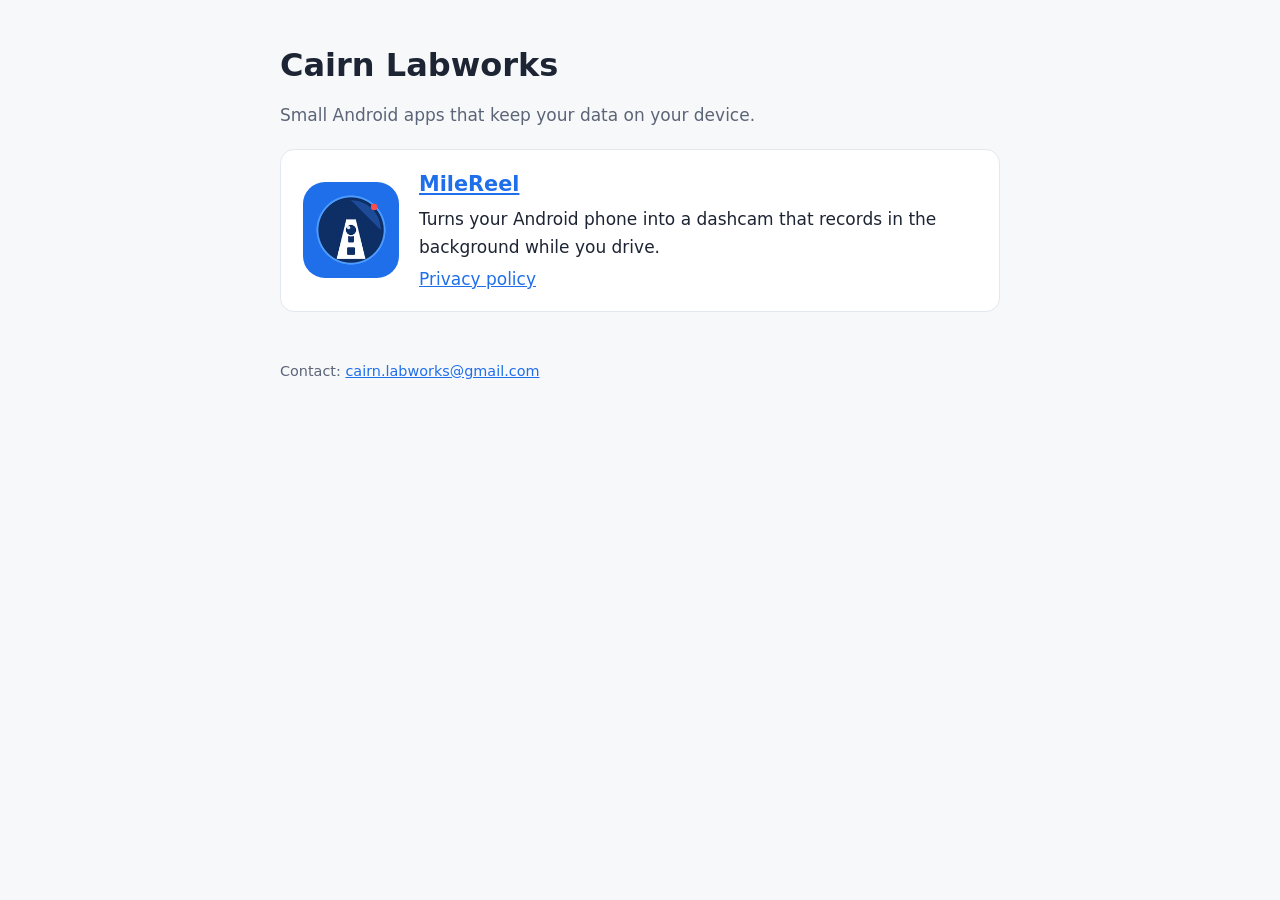
==== index.html @ 800f5485 "Add the MileReel page and privacy policy Co-authored-by: Copilot <223556219+Copilot@users.noreply.gi" ====
<!doctype html>
<html lang="en">
<head>
  <meta charset="utf-8">
  <meta name="viewport" content="width=device-width, initial-scale=1">
  <title>Cairn Labworks</title>
  <meta name="description" content="Cairn Labworks makes small, private Android apps.">
  <link rel="icon" href="/favicon.png">
  <link rel="stylesheet" href="/style.css">
</head>
<body>
  <main>
    <h1>Cairn Labworks</h1>
    <p class="muted">Small Android apps that keep your data on your device.</p>

    <div class="card app">
      <img src="/milereel/icon.png" alt="MileReel app icon">
      <div>
        <h2 style="margin: 0"><a href="/milereel/">MileReel</a></h2>
        <p style="margin: 0.3em 0 0">Turns your Android phone into a dashcam that records in the background
          while you drive.</p>
        <p style="margin: 0.3em 0 0"><a href="/milereel/privacy/">Privacy policy</a></p>
      </div>
    </div>

    <footer>
      Contact: <a href="mailto:cairn.labworks@gmail.com">cairn.labworks@gmail.com</a>
    </footer>
  </main>
</body>
</html>
---- style.css ----
:root {
  --bg: #f7f8fa;
  --card: #ffffff;
  --text: #1d2433;
  --muted: #5b6577;
  --brand: #1f6feb;
  --border: #e3e7ee;
}

@media (prefers-color-scheme: dark) {
  :root {
    --bg: #0d1424;
    --card: #141d31;
    --text: #e8ecf4;
    --muted: #a3adc2;
    --brand: #6ea8ff;
    --border: #26324a;
  }
}

* {
  box-sizing: border-box;
}

body {
  margin: 0;
  background: var(--bg);
  color: var(--text);
  font: 17px/1.6 system-ui, -apple-system, "Segoe UI", Roboto, "Helvetica Neue", Arial, sans-serif;
}

main {
  max-width: 760px;
  margin: 0 auto;
  padding: 32px 20px 64px;
}

header.site {
  max-width: 760px;
  margin: 0 auto;
  padding: 20px 20px 0;
  font-weight: 600;
}

header.site a {
  color: var(--muted);
  text-decoration: none;
}

a {
  color: var(--brand);
}

h1 {
  font-size: 2rem;
  line-height: 1.25;
  margin: 0.4em 0 0.2em;
}

h2 {
  font-size: 1.3rem;
  margin: 2em 0 0.5em;
}

h3 {
  font-size: 1.05rem;
  margin: 1.4em 0 0.3em;
}

.muted {
  color: var(--muted);
}

.card {
  background: var(--card);
  border: 1px solid var(--border);
  border-radius: 14px;
  padding: 18px 22px;
  margin: 20px 0;
}

.app {
  display: flex;
  gap: 20px;
  align-items: center;
}

.app img {
  width: 96px;
  height: 96px;
  border-radius: 22px;
  flex: none;
}

ul {
  padding-left: 1.3em;
}

li {
  margin: 0.25em 0;
}

footer {
  margin-top: 48px;
  font-size: 0.9rem;
  color: var(--muted);
}
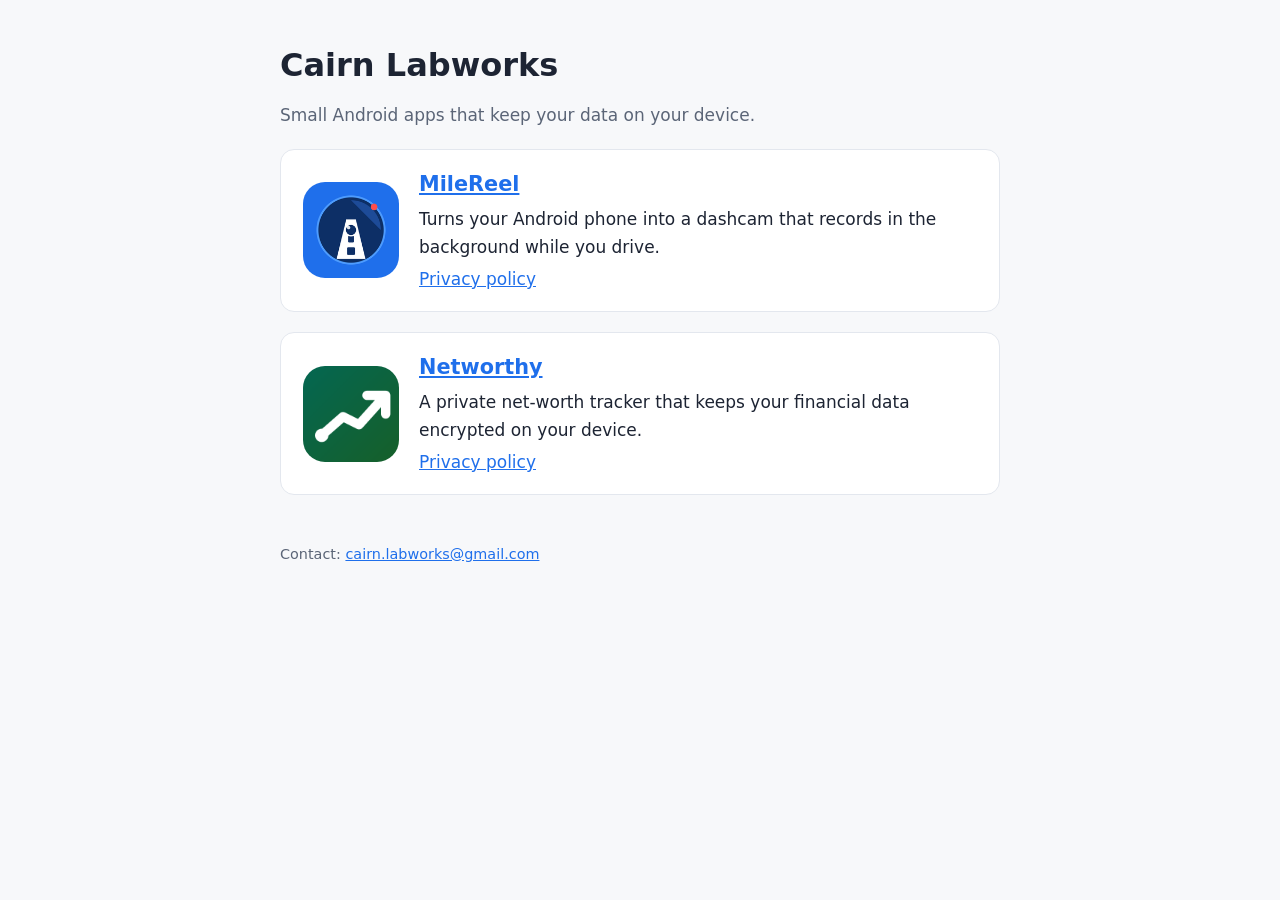
==== commit e352654d: "List Networthy on the home page Co-authored-by: Copilot <223556219+Copilot@users.noreply.github.com>" ====
--- a/index.html
+++ b/index.html
@@ -1,31 +1,41 @@
-<!doctype html>
-<html lang="en">
-<head>
-  <meta charset="utf-8">
-  <meta name="viewport" content="width=device-width, initial-scale=1">
-  <title>Cairn Labworks</title>
-  <meta name="description" content="Cairn Labworks makes small, private Android apps.">
-  <link rel="icon" href="/favicon.png">
-  <link rel="stylesheet" href="/style.css">
-</head>
-<body>
-  <main>
-    <h1>Cairn Labworks</h1>
-    <p class="muted">Small Android apps that keep your data on your device.</p>
-
-    <div class="card app">
-      <img src="/milereel/icon.png" alt="MileReel app icon">
-      <div>
-        <h2 style="margin: 0"><a href="/milereel/">MileReel</a></h2>
-        <p style="margin: 0.3em 0 0">Turns your Android phone into a dashcam that records in the background
-          while you drive.</p>
-        <p style="margin: 0.3em 0 0"><a href="/milereel/privacy/">Privacy policy</a></p>
-      </div>
-    </div>
-
-    <footer>
-      Contact: <a href="mailto:cairn.labworks@gmail.com">cairn.labworks@gmail.com</a>
-    </footer>
-  </main>
-</body>
-</html>
+<!doctype html>
+<html lang="en">
+<head>
+  <meta charset="utf-8">
+  <meta name="viewport" content="width=device-width, initial-scale=1">
+  <title>Cairn Labworks</title>
+  <meta name="description" content="Cairn Labworks makes small, private Android apps.">
+  <link rel="icon" href="/favicon.png">
+  <link rel="stylesheet" href="/style.css">
+</head>
+<body>
+  <main>
+    <h1>Cairn Labworks</h1>
+    <p class="muted">Small Android apps that keep your data on your device.</p>
+
+    <div class="card app">
+      <img src="/milereel/icon.png" alt="MileReel app icon">
+      <div>
+        <h2 style="margin: 0"><a href="/milereel/">MileReel</a></h2>
+        <p style="margin: 0.3em 0 0">Turns your Android phone into a dashcam that records in the background
+          while you drive.</p>
+        <p style="margin: 0.3em 0 0"><a href="/milereel/privacy/">Privacy policy</a></p>
+      </div>
+    </div>
+
+    <div class="card app">
+      <img src="/networthy/icon.png" alt="Networthy app icon">
+      <div>
+        <h2 style="margin: 0"><a href="/networthy/">Networthy</a></h2>
+        <p style="margin: 0.3em 0 0">A private net-worth tracker that keeps your financial data
+          encrypted on your device.</p>
+        <p style="margin: 0.3em 0 0"><a href="/networthy/privacy/">Privacy policy</a></p>
+      </div>
+    </div>
+
+    <footer>
+      Contact: <a href="mailto:cairn.labworks@gmail.com">cairn.labworks@gmail.com</a>
+    </footer>
+  </main>
+</body>
+</html>
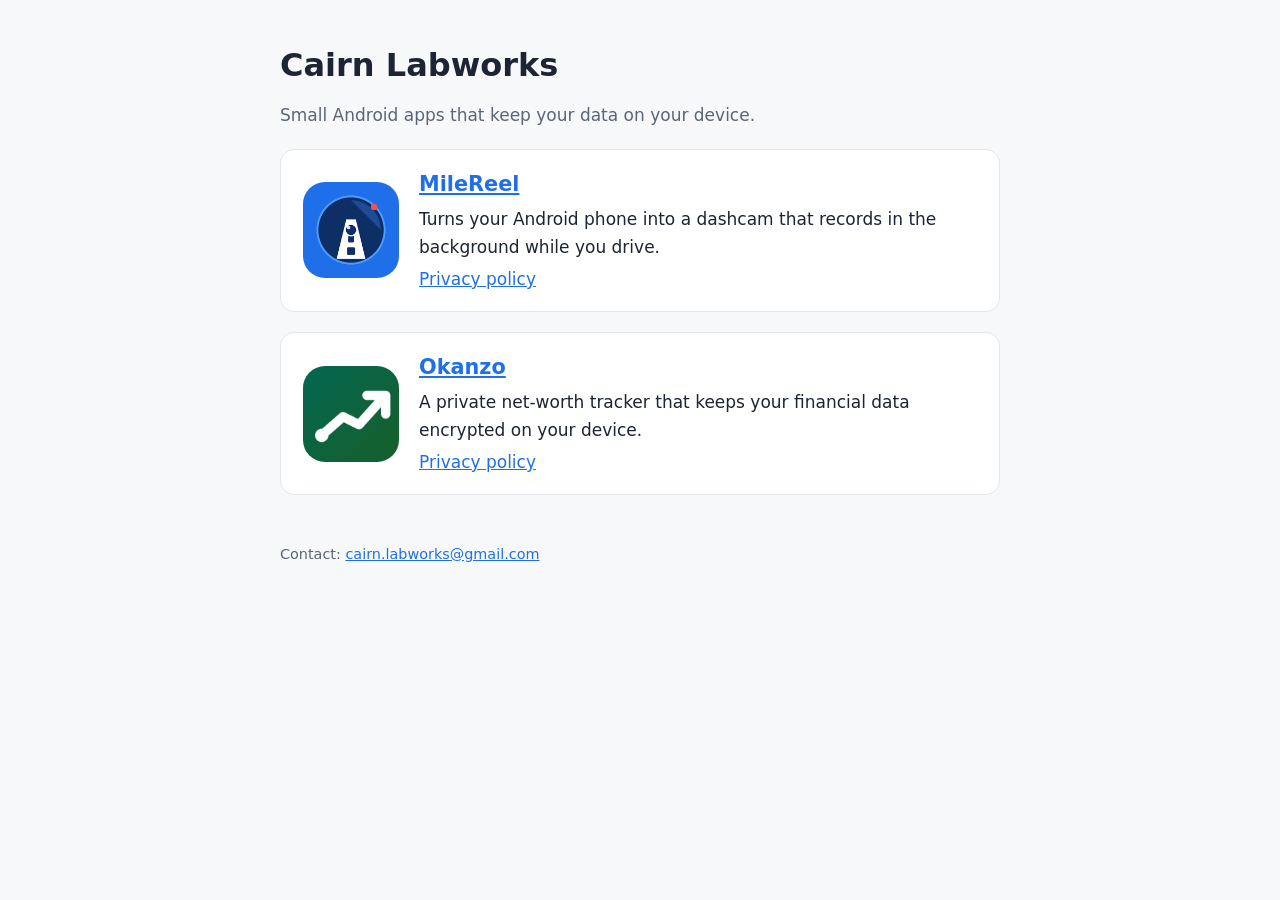
==== commit d28036cd: "List Okanzo on the home page Co-authored-by: Copilot <223556219+Copilot@users.noreply.github.com>" ====
--- a/index.html
+++ b/index.html
@@ -1,41 +1,41 @@
-<!doctype html>
-<html lang="en">
-<head>
-  <meta charset="utf-8">
-  <meta name="viewport" content="width=device-width, initial-scale=1">
-  <title>Cairn Labworks</title>
-  <meta name="description" content="Cairn Labworks makes small, private Android apps.">
-  <link rel="icon" href="/favicon.png">
-  <link rel="stylesheet" href="/style.css">
-</head>
-<body>
-  <main>
-    <h1>Cairn Labworks</h1>
-    <p class="muted">Small Android apps that keep your data on your device.</p>
-
-    <div class="card app">
-      <img src="/milereel/icon.png" alt="MileReel app icon">
-      <div>
-        <h2 style="margin: 0"><a href="/milereel/">MileReel</a></h2>
-        <p style="margin: 0.3em 0 0">Turns your Android phone into a dashcam that records in the background
-          while you drive.</p>
-        <p style="margin: 0.3em 0 0"><a href="/milereel/privacy/">Privacy policy</a></p>
-      </div>
-    </div>
-
-    <div class="card app">
-      <img src="/networthy/icon.png" alt="Networthy app icon">
-      <div>
-        <h2 style="margin: 0"><a href="/networthy/">Networthy</a></h2>
-        <p style="margin: 0.3em 0 0">A private net-worth tracker that keeps your financial data
-          encrypted on your device.</p>
-        <p style="margin: 0.3em 0 0"><a href="/networthy/privacy/">Privacy policy</a></p>
-      </div>
-    </div>
-
-    <footer>
-      Contact: <a href="mailto:cairn.labworks@gmail.com">cairn.labworks@gmail.com</a>
-    </footer>
-  </main>
-</body>
-</html>
+<!doctype html>
+<html lang="en">
+<head>
+  <meta charset="utf-8">
+  <meta name="viewport" content="width=device-width, initial-scale=1">
+  <title>Cairn Labworks</title>
+  <meta name="description" content="Cairn Labworks makes small, private Android apps.">
+  <link rel="icon" href="/favicon.png">
+  <link rel="stylesheet" href="/style.css">
+</head>
+<body>
+  <main>
+    <h1>Cairn Labworks</h1>
+    <p class="muted">Small Android apps that keep your data on your device.</p>
+
+    <div class="card app">
+      <img src="/milereel/icon.png" alt="MileReel app icon">
+      <div>
+        <h2 style="margin: 0"><a href="/milereel/">MileReel</a></h2>
+        <p style="margin: 0.3em 0 0">Turns your Android phone into a dashcam that records in the background
+          while you drive.</p>
+        <p style="margin: 0.3em 0 0"><a href="/milereel/privacy/">Privacy policy</a></p>
+      </div>
+    </div>
+
+    <div class="card app">
+      <img src="/okanzo-icon.png" alt="Okanzo app icon">
+      <div>
+        <h2 style="margin: 0"><a href="https://github.com/cairn-labworks/Okanzo">Okanzo</a></h2>
+        <p style="margin: 0.3em 0 0">A private net-worth tracker that keeps your financial data
+          encrypted on your device.</p>
+        <p style="margin: 0.3em 0 0"><a href="/Okanzo/privacy/">Privacy policy</a></p>
+      </div>
+    </div>
+
+    <footer>
+      Contact: <a href="mailto:cairn.labworks@gmail.com">cairn.labworks@gmail.com</a>
+    </footer>
+  </main>
+</body>
+</html>
